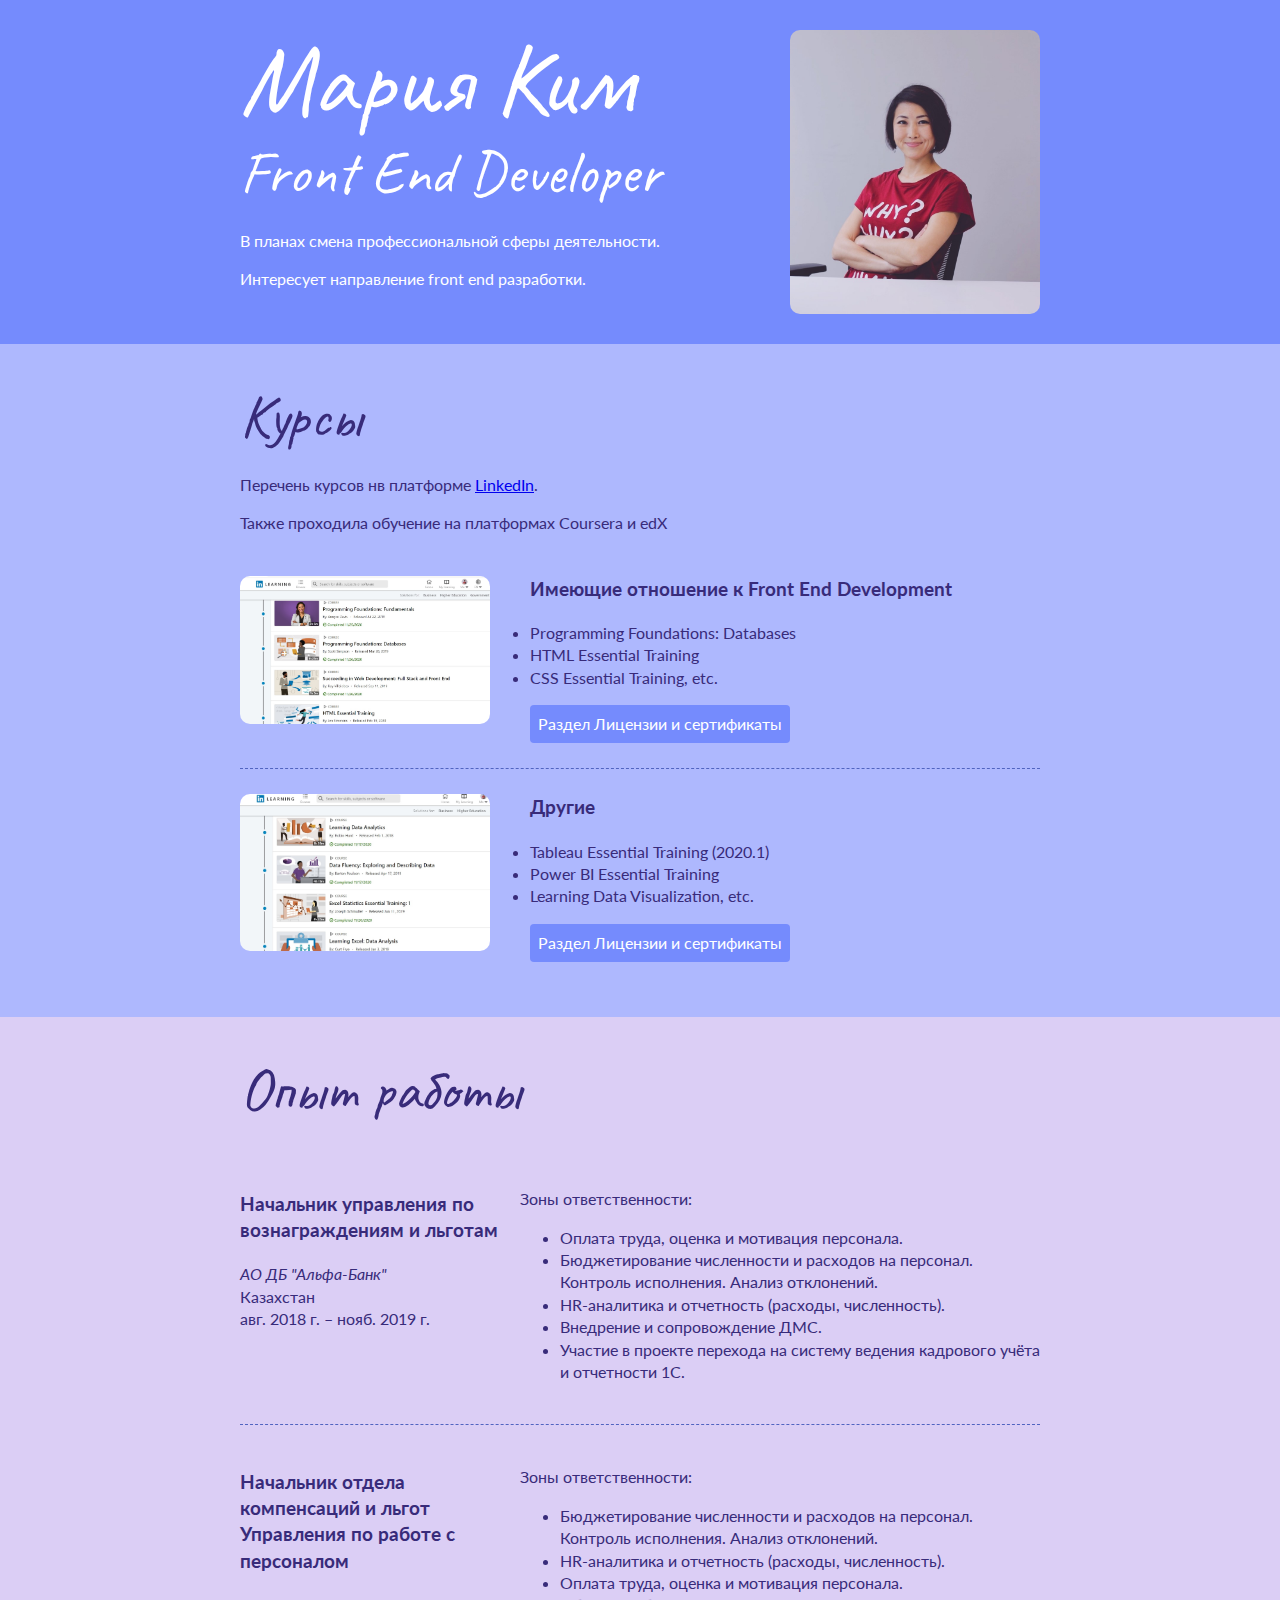
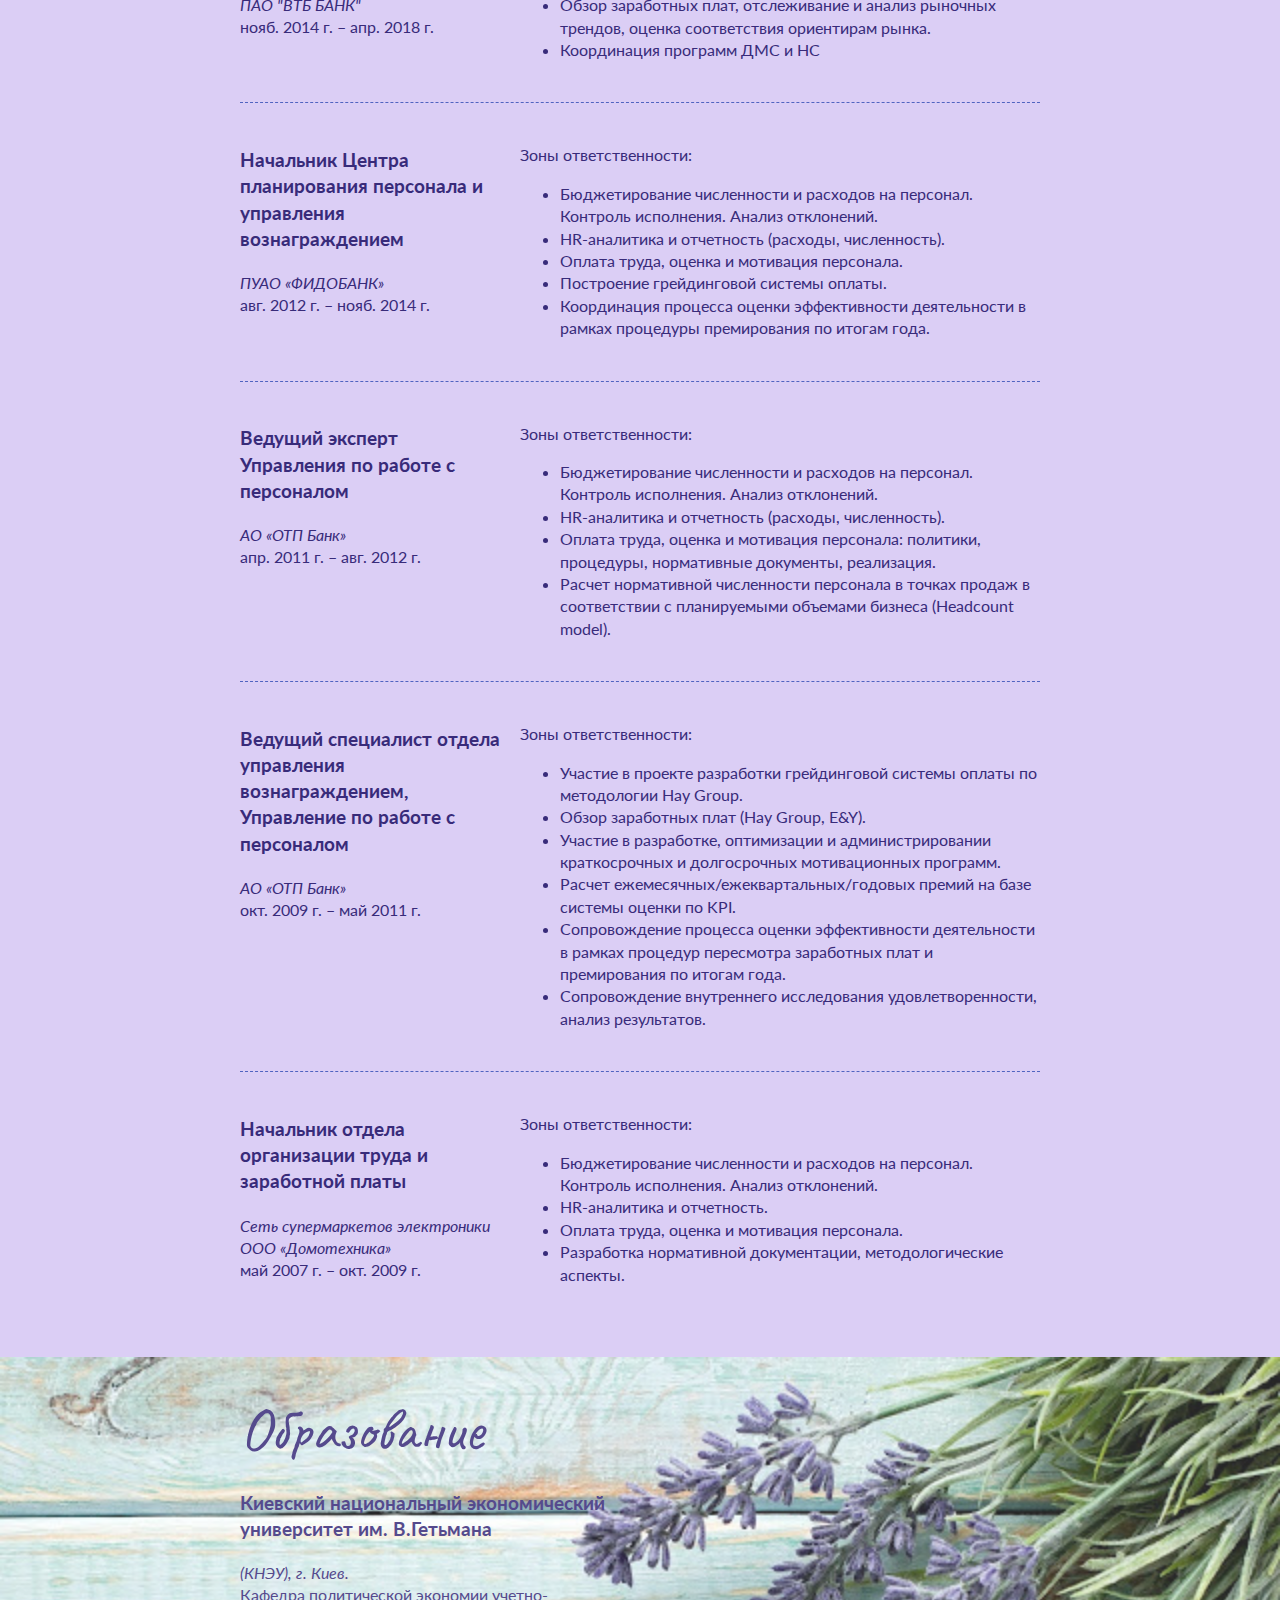
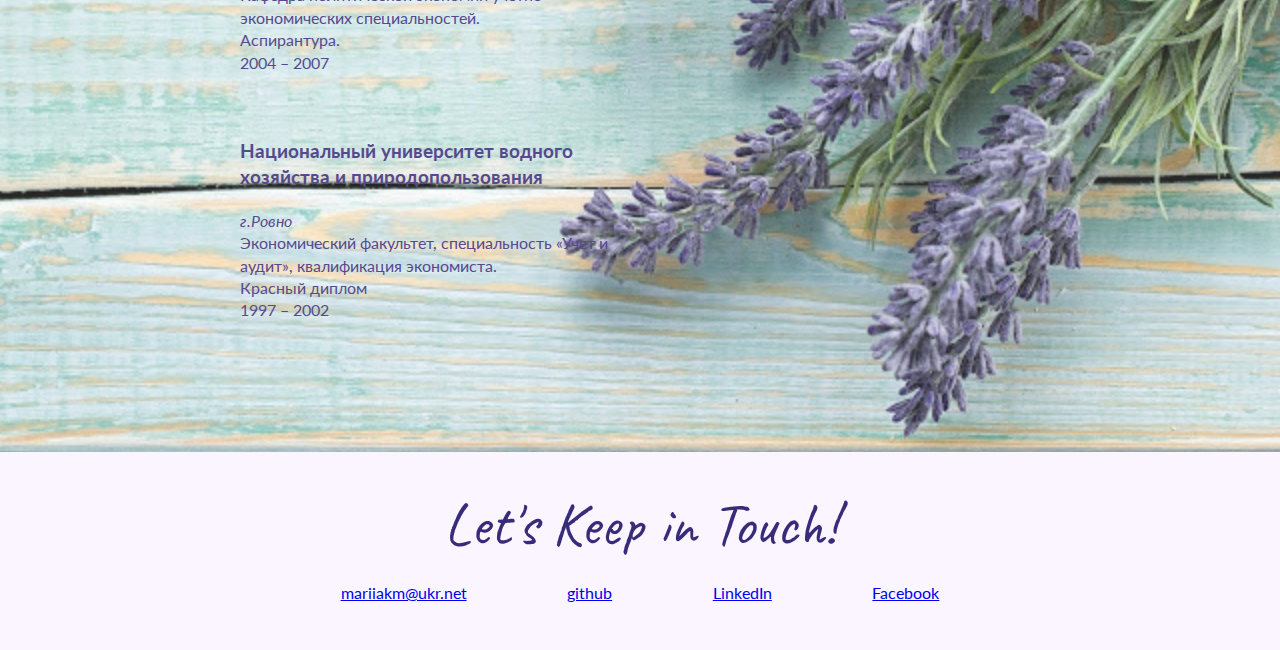
==== index.html @ 24a6ca42 "added CV" ====
<!DOCTYPE html>
<html lang="ru-UA">
  <head>
    <meta charset="UTF-8">
    <meta name="viewport" content="width=device-width, initial-scale=1.0">
    <title>Мария Ким</title>
    <link rel="preconnect" href="https://fonts.gstatic.com">
    <link href="https://fonts.googleapis.com/css2?family=Caveat:wght@400;700&family=Lato&display=swap" rel="stylesheet">
    <link rel="stylesheet" href="css/style.css">
  </head>
  <body>
    <main>
      <!-- ***********************  ABOUT / PROFILE  *********************** -->
      <header>
        <div class="content-wrap header">
          <img src="images/photo2.jpg" alt="profile photo">
          <h1>Мария Ким</h1>
          <h2>Front End Developer</h2>

          <p>В планах смена профессиональной сферы деятельности.</p> 
          <p>Интересует направление front end разработки.</p>          
        </div>
      </header>

      <!-- ********************  Курсы  ********************* -->
      <section class="courses">
        <div class="content-wrap divider">
          <h2>Курсы</h2>
          <p>Перечень курсов нв платформе <a href="https://linkedin.com/in/mariia-kim-2006a66a">LinkedIn</a>.</p>
          <p>Также проходила обучение на платформах Coursera и edX</p>


          <section class="courses-item">
            <img src="images/courses.jpg" alt="">
            <h3>Имеющие отношение к Front End Development</h3> 
            <ul>
              <li>Programming Foundations: Databases</li>
              <li>HTML Essential Training</li>
              <li>CSS Essential Training, etc.</li>
            </ul>           
            <a class="btn" href="https://linkedin.com/in/mariia-kim-2006a66a">Раздел Лицензии и сертификаты</a>
          </section>          

          <section class="courses-item">
            <img src="images/courses2.jpg" alt="">
            <h3>Другие</h3>
            <ul>
              <li>Tableau Essential Training (2020.1)</li>
              <li>Power BI Essential Training</li>
              <li>Learning Data Visualization, etc.</li>
            </ul>
            <a class="btn" href="https://linkedin.com/in/mariia-kim-2006a66a">Раздел Лицензии и сертификаты</a>
          </section>         

        </div>
      </section>

      <!-- ***********************  WORK EXPERIENCE  *********************** -->
      <section class="work_expirience">
        <div class="content-wrap item-details divider">
          <h2>Опыт работы</h2>
          <p></p> 

          <section class="job-item">
            <div class="job-details">
              <h3>Начальник управления по вознаграждениям и льготам</h3>
              <p> АО ДБ "Альфа-Банк"</p>
              <p>Казахстан</p>
              <p>авг. 2018 г. – нояб. 2019 г.</p>
            </div>
            <div class="job-summary">
              <p>Зоны ответственности:</p>
              <ul>
                <li>Оплата труда, оценка и мотивация персонала.</li>
                <li>Бюджетирование численности и расходов на персонал. Контроль исполнения. Анализ отклонений.</li>
                <li>HR-аналитика и отчетность (расходы, численность).</li>
                <li>Внедрение и сопровождение ДМС.</li>
                <li>Участие в проекте перехода на систему ведения кадрового учёта и отчетности 1С.</li>
              </ul>
            </div>
          </section>

          <section class="job-item">
            <div class="job-details">
              <h3>Начальник отдела компенсаций и льгот Управления по работе с персоналом</h3>
              <p>ПАО "ВТБ БАНК"</p>
              <p>нояб. 2014 г. – апр. 2018 г.</p>
            </div>
            <div class="job-summary">
              <p>Зоны ответственности:</p>
              <ul>
                <li>Бюджетирование численности и расходов на персонал. Контроль исполнения. Анализ отклонений.</li>
                <li>HR-аналитика и отчетность (расходы, численность).</li>
                <li>Оплата труда, оценка и мотивация персонала.</li>
                <li>Обзор заработных плат, отслеживание и анализ рыночных трендов, оценка соответствия ориентирам рынка.</li>
                <li>Координация программ ДМС и НС</li>
              </ul>
            </div>
          </section>

          <section class="job-item">
            <div class="job-details">
              <h3>Начальник Центра планирования персонала и управления вознаграждением</h3>
              <p>ПУАО «ФИДОБАНК»</p>
              <p>авг. 2012 г. – нояб. 2014 г.</p>
            </div>
            <div class="job-summary">
              <p>Зоны ответственности:</p>
              <ul>
                <li>Бюджетирование численности и расходов на персонал. Контроль исполнения. Анализ отклонений.</li>
                <li>HR-аналитика и отчетность (расходы, численность).</li>
                <li>Оплата труда, оценка и мотивация персонала.</li>
                <li>Построение грейдинговой системы оплаты.</li>
                <li>Координация процесса оценки эффективности деятельности в рамках процедуры премирования по итогам года.</li>
              </ul>
            </div>
          </section>

          <section class="job-item">
            <div class="job-details">
              <h3>Ведущий эксперт Управления по работе с персоналом</h3>
              <p>АО «ОТП Банк»</p>
              <p>апр. 2011 г. – авг. 2012 г.</p>
            </div>
            <div class="job-summary">
              <p>Зоны ответственности:</p>
              <ul>
                <li>Бюджетирование численности и расходов на персонал. Контроль исполнения. Анализ отклонений.</li>
                <li>HR-аналитика и отчетность (расходы, численность).</li>
                <li>Оплата труда, оценка и мотивация персонала: политики, процедуры, нормативные документы, реализация.</li>
                <li>Расчет нормативной численности персонала в точках продаж в соответствии с планируемыми объемами бизнеса (Headcount model).</li>
              </ul>
            </div>
          </section>

          <section class="job-item">
            <div class="job-details">
              <h3>Ведущий специалист отдела управления вознаграждением, Управление по работе с персоналом</h3>
              <p>АО «ОТП Банк»</p>
              <p>окт. 2009 г. – май 2011 г.</p>
            </div>
            <div class="job-summary">
              <p>Зоны ответственности:</p>
              <ul>
                <li>Участие в проекте разработки грейдинговой системы оплаты по методологии Hay Group.</li>
                <li>Обзор заработных плат (Hay Group, E&Y).</li>
                <li>Участие в разработке, оптимизации и администрировании краткосрочных и долгосрочных мотивационных программ.</li>
                <li>Расчет ежемесячных/ежеквартальных/годовых премий на базе системы оценки по KPI.</li>
                <li>Сопровождение процесса оценки эффективности деятельности в рамках процедур пересмотра заработных плат и премирования по итогам года.</li>
                <li>Сопровождение внутреннего исследования удовлетворенности, анализ результатов.</li>
              </ul>
            </div>
          </section>

          <section class="job-item">
            <div class="job-details">
              <h3>Начальник отдела организации труда и заработной платы</h3>
              <p>Сеть супермаркетов электроники ООО «Домотехника»</p>
              <p>май 2007 г. – окт. 2009 г.</p>
            </div>
            <div class="job-summary">
              <p>Зоны ответственности:</p>
              <ul>
                <li>Бюджетирование численности и расходов на персонал. Контроль исполнения. Анализ отклонений.</li>
                <li>HR-аналитика и отчетность.</li>
                <li>Оплата труда, оценка и мотивация персонала.</li>
                <li>Разработка нормативной документации, методологические аспекты.</li>
              </ul>
            </div>
          </section>
        </div>
      </section>

      <!-- ******************  EDUCATION  ****************** -->
      <section class="education">
        <div class="content-wrap item-details">
          <h2>Образование</h2>


          <section>
            <h3>Киевский национальный экономический университет им. В.Гетьмана</h3>
            <p>(КНЭУ), г. Киев.</p>
            <p>Кафедра политической экономии учетно-экономических специальностей.</p>
            <p>Аспирантура.</p>
            <p>2004 – 2007</p>
          </section>
          <br>
          <br>
          <section>
            <h3>Национальный университет водного хозяйства и природопользования</h3>
            <p>г.Ровно</p>
            <p>Экономический факультет, специальность «Учет и аудит», квалификация экономиста.</p>
            <p>Красный диплом</p>
            <p>1997 – 2002</p>
          </section>

        </div>
      </section>

      <!-- *****************  CONTACT INFO / SOCIAL MEDIA  ***************** -->
      <footer>
        <div class="content-wrap">
          <h2>Let's Keep in Touch!</h2>

          <!-- Social media and contact links. -->
          <ul class="contact-list"> 
            <li><a href="mailto:mariiakm@ukr.net">mariiakm@ukr.net</a></li>
            <li><a href="https://github.com/MariiaKm" target="_blank">github</a></li>
            <li><a href="https://linkedin.com/in/mariia-kim-2006a66a" target="_blank">LinkedIn</a></li>
            <li><a href="https://www.facebook.com/maria.kim.399041" target="_blank">Facebook</a></li>
          </ul>
        </div>
      </footer>
    </main>
  </body>
</html>
---- css/style.css ----
/* Global styles
---------------------------------------------------------------------------------- */

html {
    box-sizing: border-box;
  }
  *, *:before, *:after {
    box-sizing: inherit;
  } 

body {
    color: #382b7a;
    margin: 0;
    padding: 0;
    font-family: 'Lato', sans-serif;
    line-height: 1.4;
}

img {
    width: 250px;
    border-radius: 10px;
    }
}

a {
    color: #b41a8e; 
}

a:hover {
    text-decoration: none;
}

h1 {
    font-size: 100px;
    line-height: 1;
}

h1, h2 {
    font-family: 'Caveat', cursive;
    font-weight: 400;
    margin: 0;
}

h2 {    
    font-size: 60px;
}

.content-wrap {
    max-width: 800px;
    width: 70%;
    margin: 0 auto;
    padding: 30px 0;
}

h3 {
    margin-bottom: 20px;
}

.item-details h3 + p {
    font-style: italic;
}

.item-details h3 ~ P {
    margin: 0;
}

.divider > section {
    border-bottom: 1px dashed #5164c0;
    padding: 25px 0;
}

.divider > section:last-of-type {
    border-bottom: none;
}

/* Profile
---------------------------------------------------------------------------------- */
header{
    background: #758BFD;
    color: white;  
}
.header {
    overflow: hidden;
}

/* Courses
---------------------------------------------------------------------------------- */
.courses{
    background: #AEB8FE;
}
.courses .btn {
    background: #758BFD;
    color: white;
    text-decoration: none;
    padding: 8px;
    border-radius: 4px;
    display: inline-block;
}

.courses .btn:hover {
    background: rgba(117,139,253,50%);
}

.courses-item {
    overflow: hidden;
}


.courses-item h3 {
    margin-top: 0;
}



/* Work experience
---------------------------------------------------------------------------------- */
.work_expirience{
    background: #DBCEF5;
}



/* Education
---------------------------------------------------------------------------------- */
/* .education{
    background:#ece8ff;
} */

.education {
    background-image: url(../images/lavender.jpg);
    background-size: cover;
    padding-bottom: 100px;
    opacity: 0.85;    
}


 .education h3, .education p {
    width: 50%;
}



/* Contact info
---------------------------------------------------------------------------------- */
footer {
    background: #faf5ff;   
}

.contact-list {
    list-style-type: none;
    padding: 0;
}

.contact-lis a {
    padding: 15px;
    display: inline-block;
}


/* Responsive
---------------------------------------------------------------------------------- */

@media screen and (min-width: 750px) {
    footer {
        text-align: center;
    }
    
    .courses-item img {
        float: left;
        margin-right: 40px;
    }
    
    .header img {
        float: right;
    }

    .job-item {
        display: grid;
        grid-template-columns: 1fr 2fr;
        column-gap: 20px;
    }

    .contact-list {
        display: flex;
        justify-content: space-evenly;
    }

}

@media screen and (max-width: 749px) {
    h1 {
        font-size: 80px;
        line-height: 1;
    }

    h1, h2 {
        line-height: 1;
    }

    .education h3, .education p {
        width: 80%;
    }
}
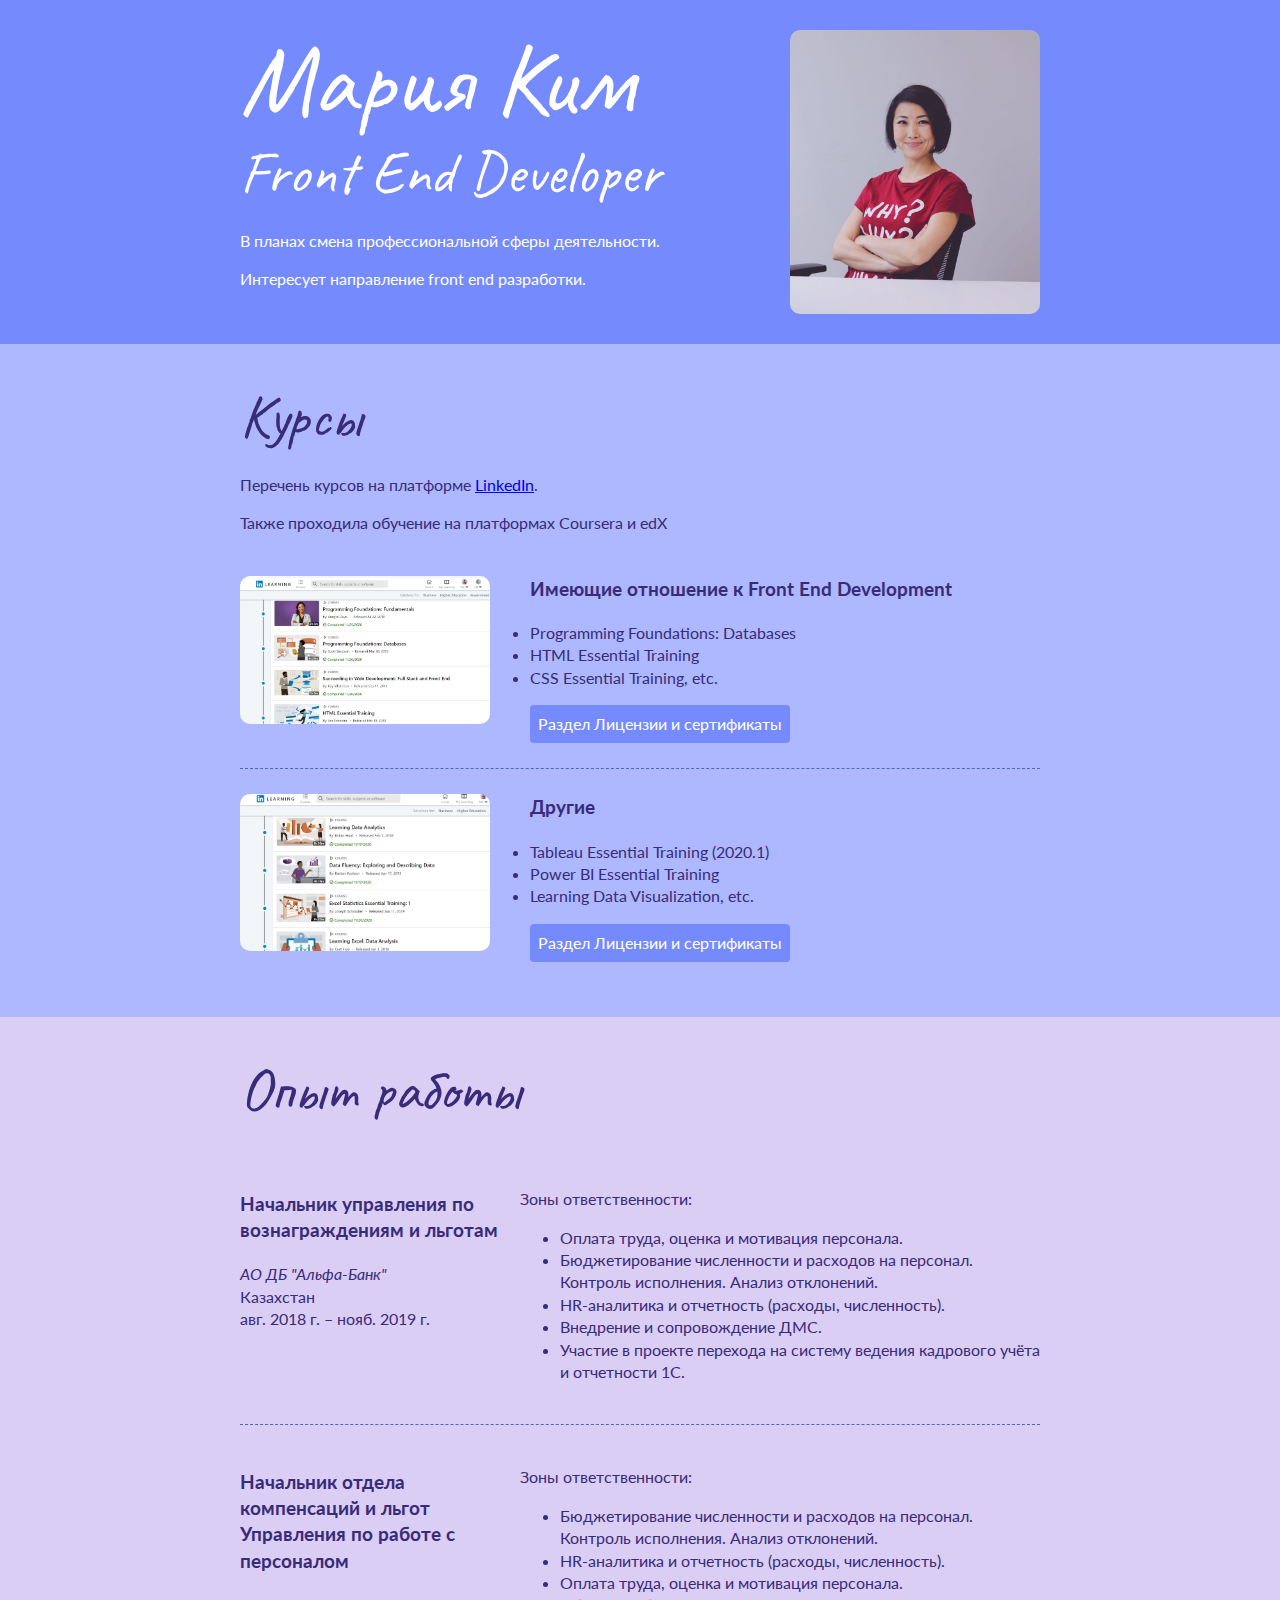
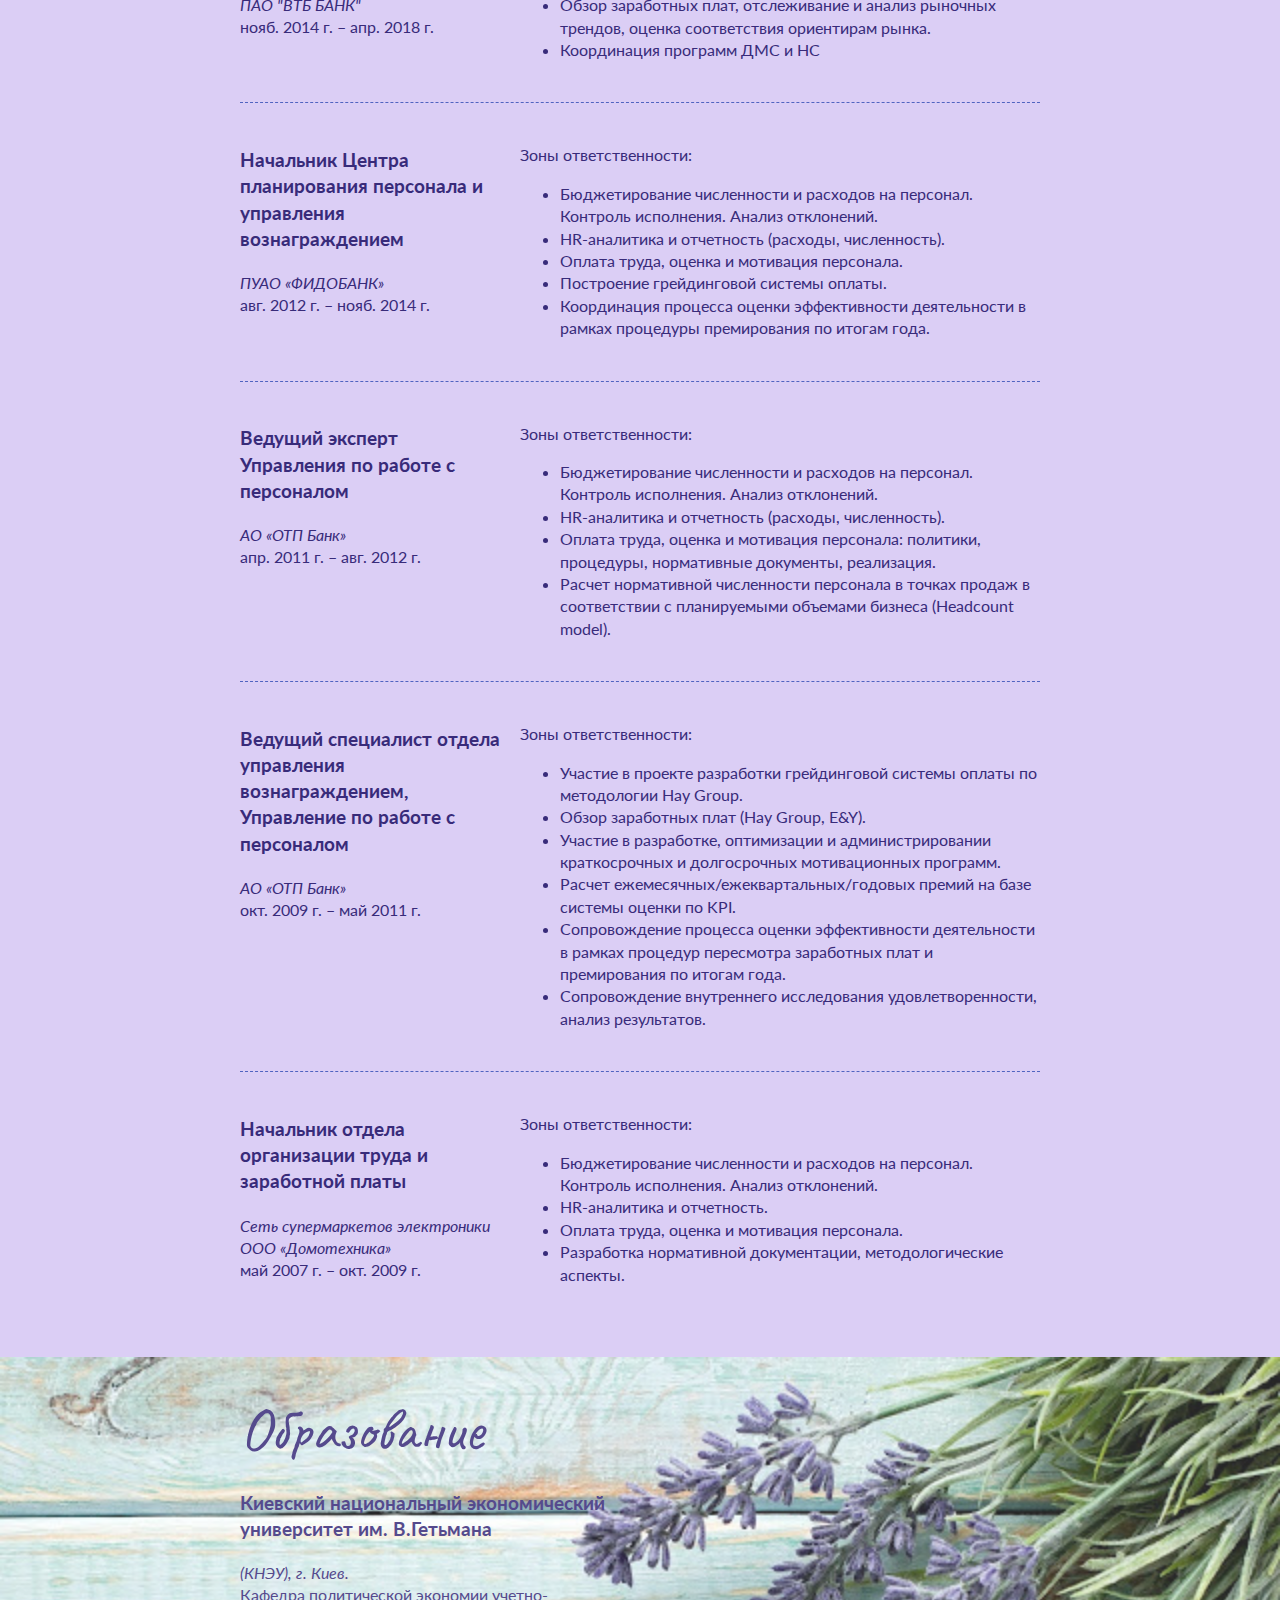
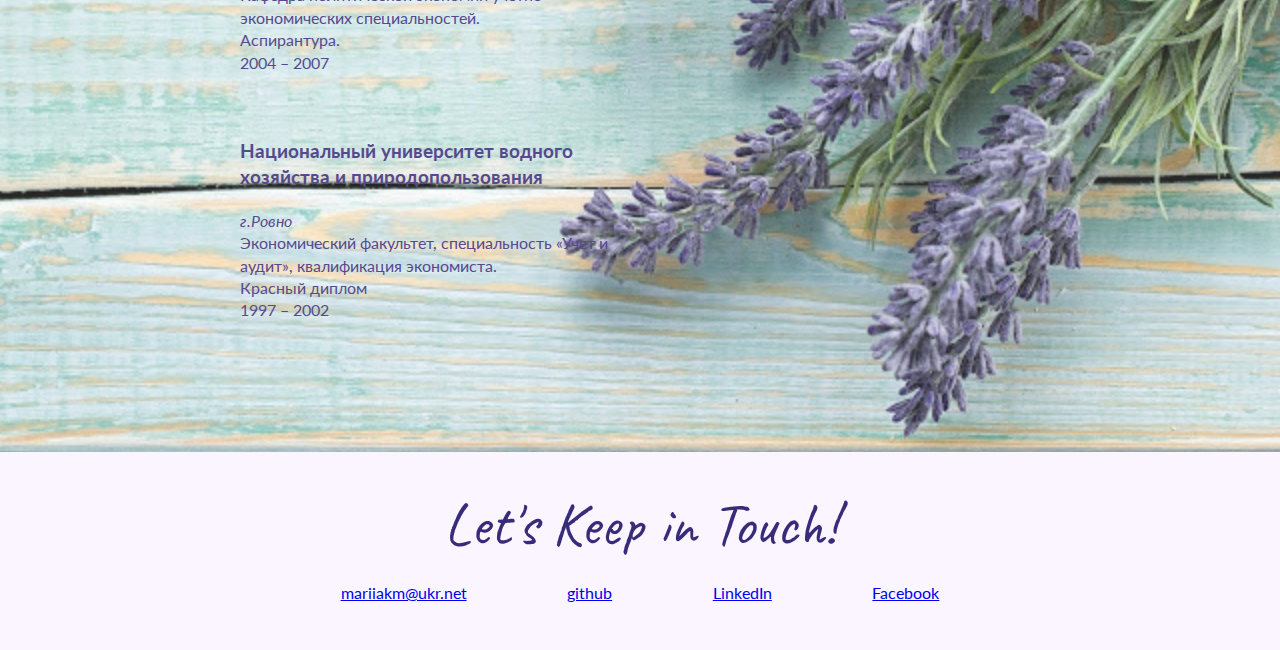
==== commit d89e55c2: "secomd commit" ====
--- a/index.html
+++ b/index.html
@@ -26,7 +26,7 @@
       <section class="courses">
         <div class="content-wrap divider">
           <h2>Курсы</h2>
-          <p>Перечень курсов нв платформе <a href="https://linkedin.com/in/mariia-kim-2006a66a">LinkedIn</a>.</p>
+          <p>Перечень курсов на платформе <a href="https://linkedin.com/in/mariia-kim-2006a66a">LinkedIn</a>.</p>
           <p>Также проходила обучение на платформах Coursera и edX</p>
 
 
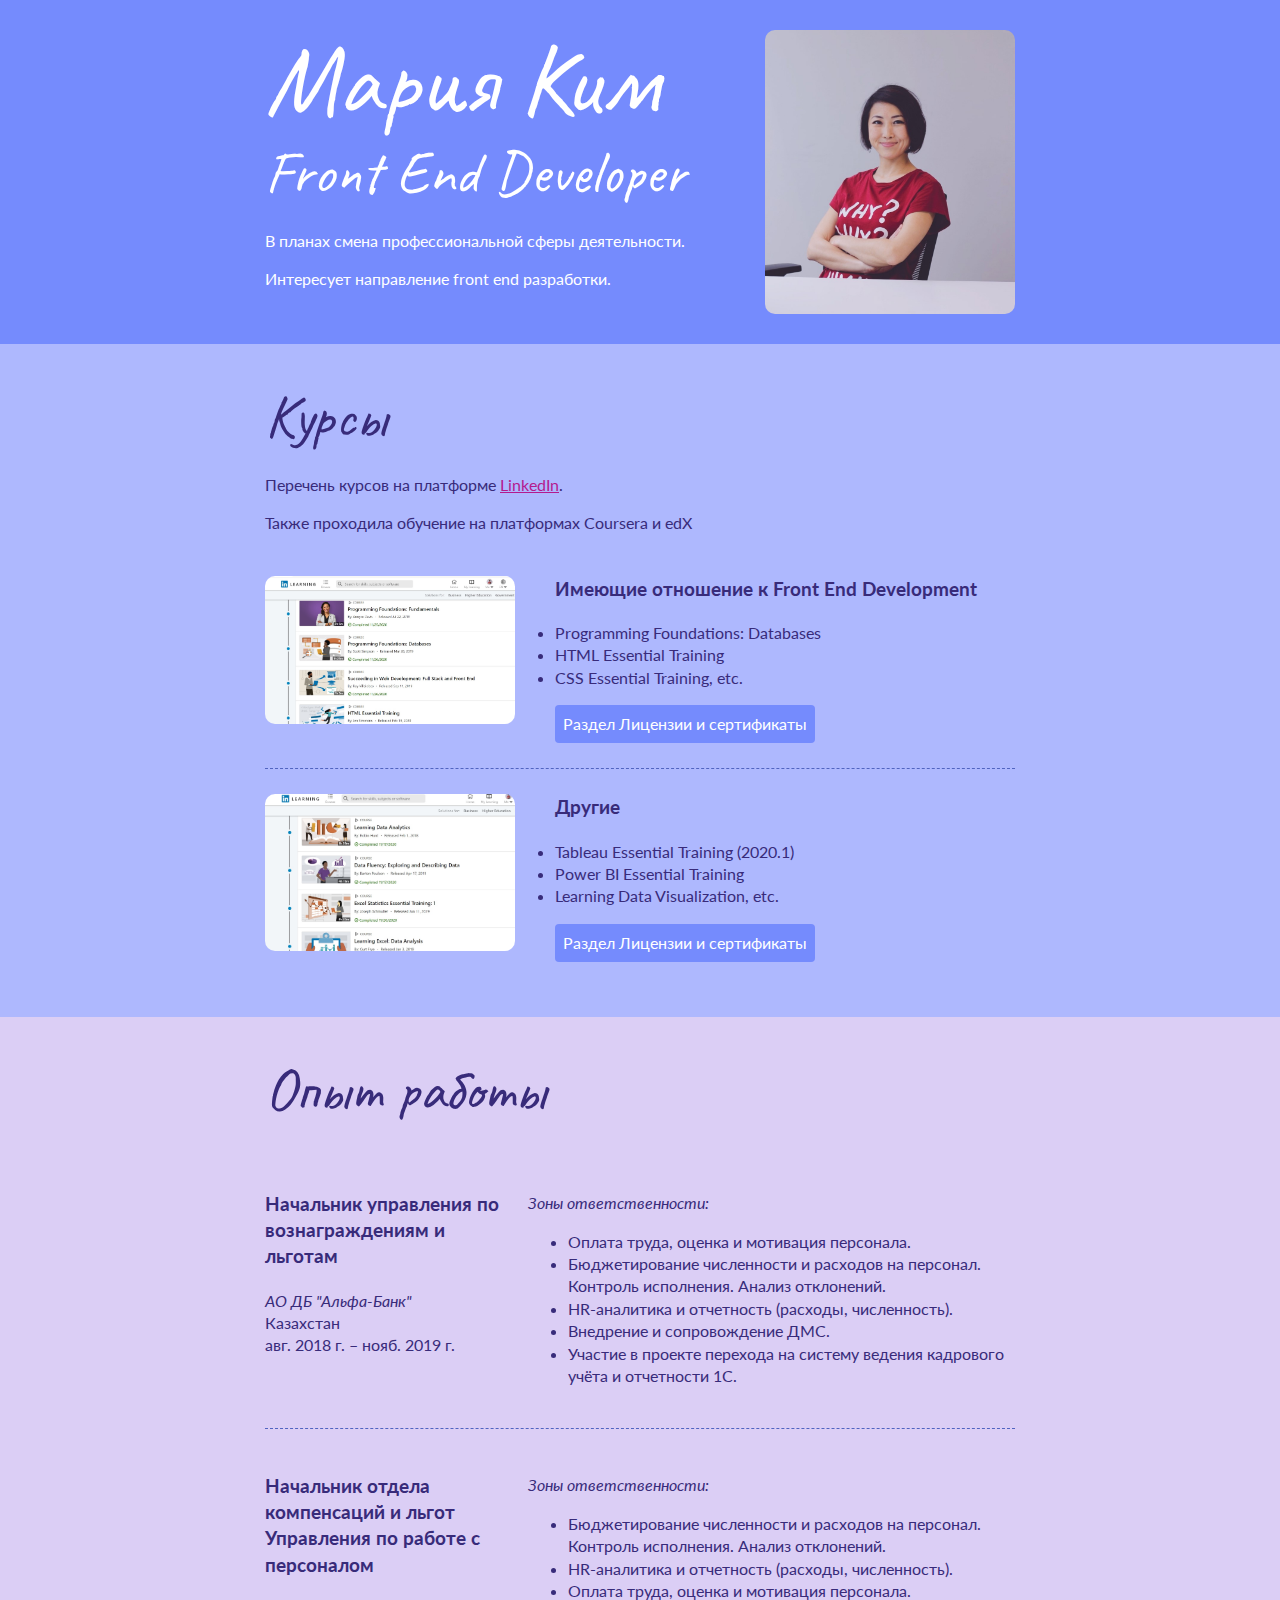
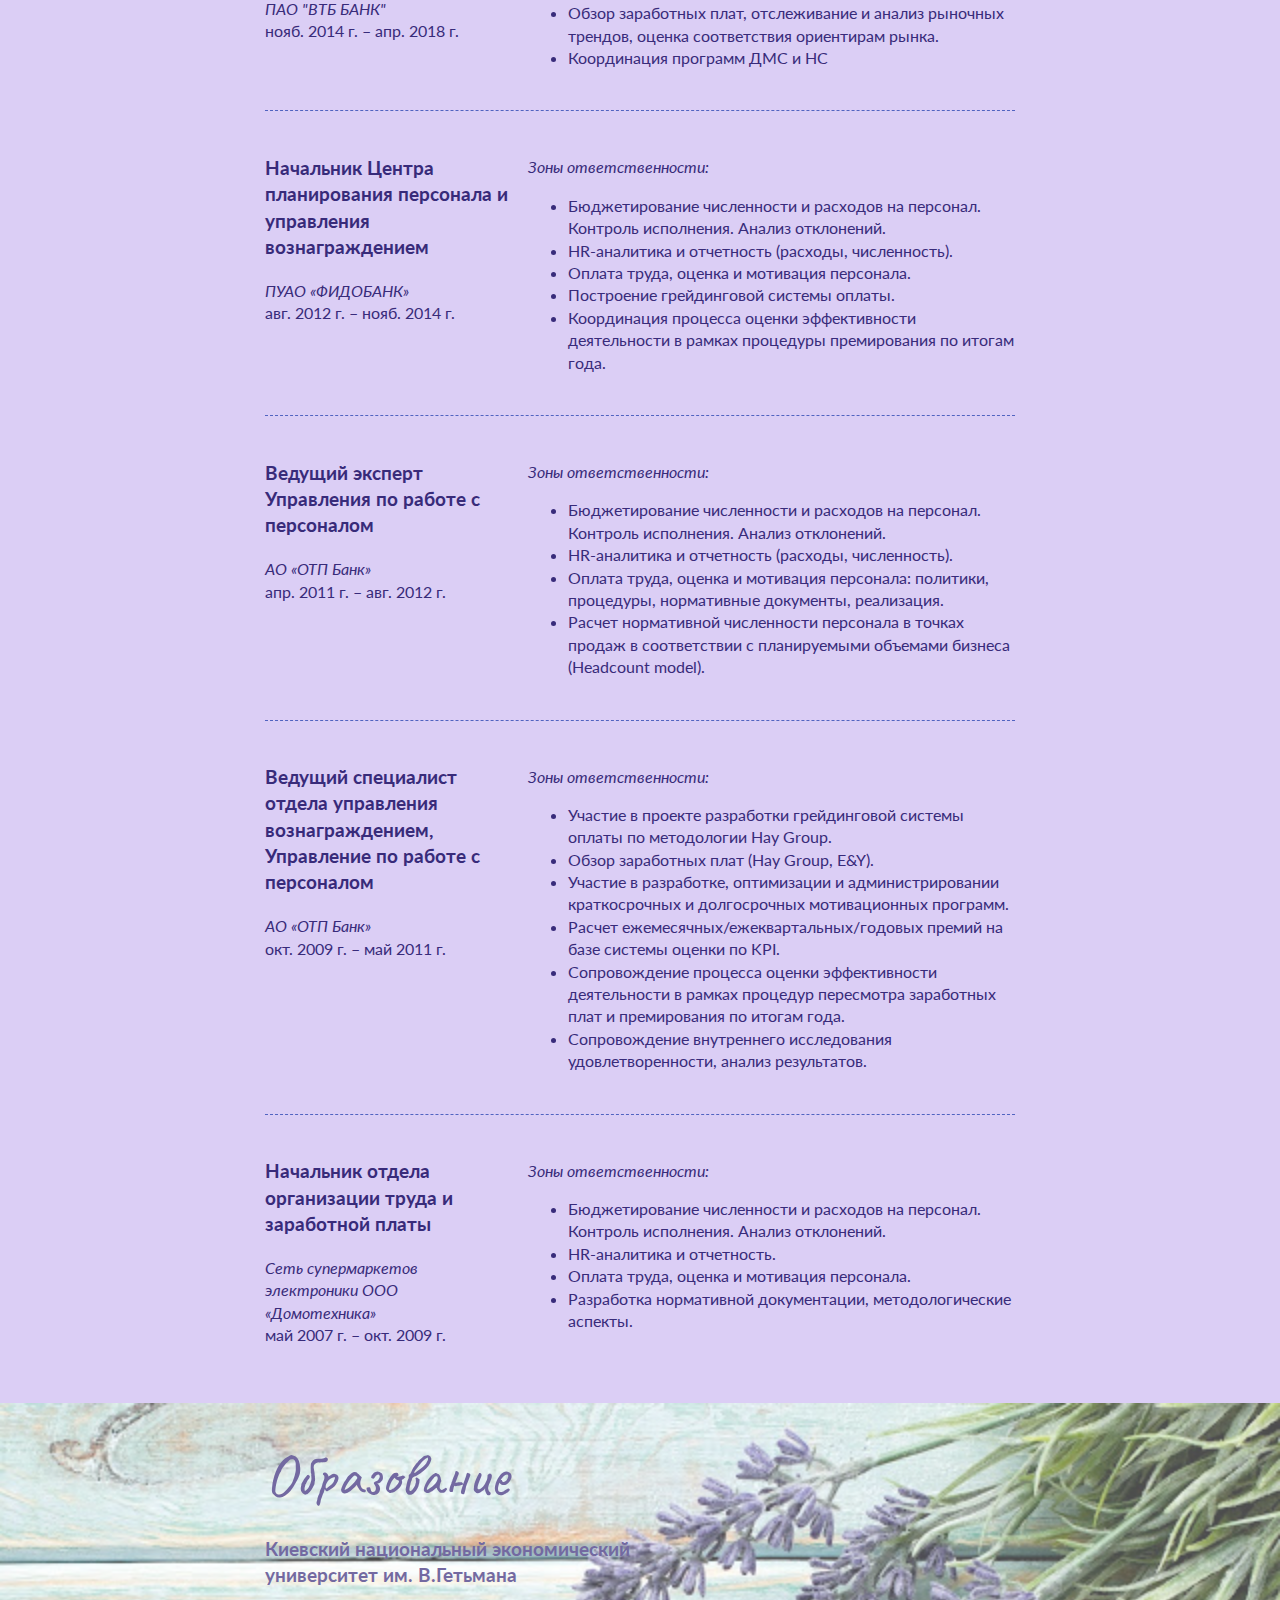
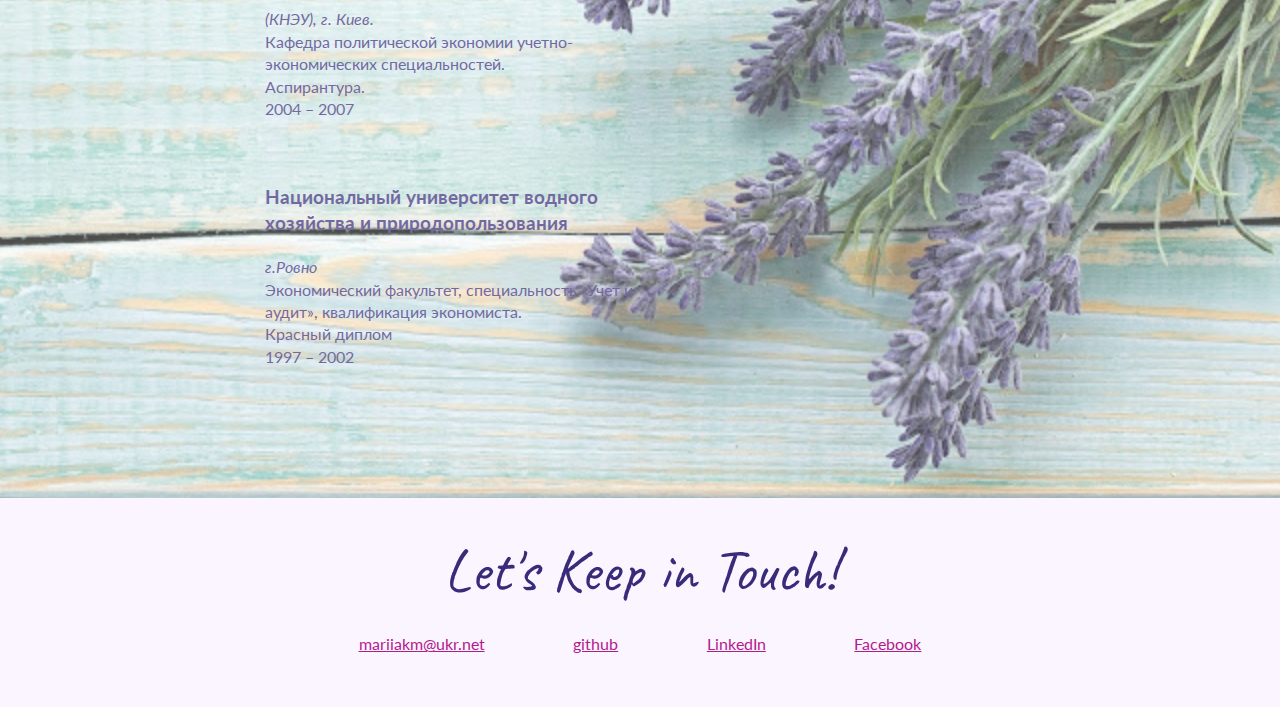
==== commit 59df3042: "4-th commit" ====
--- a/index.html
+++ b/index.html
@@ -1,6 +1,20 @@
 <!DOCTYPE html>
 <html lang="ru-UA">
   <head>
+    <script async src="https://www.googletagmanager.com/gtag/js?id=G-ZCY427SY8Y"></script>
+    <script>
+      window.dataLayer = window.dataLayer || [];
+      function gtag(){dataLayer.push(arguments);}
+      gtag('js', new Date());
+
+      gtag('config', 'G-ZCY427SY8Y');
+      gtag('config', 'AW-456580186');
+    </script>
+    <!-- Event snippet for Просмотр страницы CV conversion page -->
+    <script>
+      gtag('event', 'conversion', {'send_to': 'AW-456580186/zh6ACO7aqO4BENq429kB'});
+    </script>
+
     <meta charset="UTF-8">
     <meta name="viewport" content="width=device-width, initial-scale=1.0">
     <title>Мария Ким</title>
--- a/css/style.css
+++ b/css/style.css
@@ -18,8 +18,7 @@
 
 img {
     width: 250px;
-    border-radius: 10px;
-    }
+    border-radius: 10px; 
 }
 
 a {
@@ -46,7 +45,7 @@
 }
 
 .content-wrap {
-    max-width: 800px;
+    max-width: 750px;
     width: 70%;
     margin: 0 auto;
     padding: 30px 0;
@@ -118,6 +117,10 @@
     background: #DBCEF5;
 }
 
+.job-summary p {
+    font-style: italic;
+    margin-top: 20px;
+}
 
 
 /* Education
@@ -130,7 +133,7 @@
     background-image: url(../images/lavender.jpg);
     background-size: cover;
     padding-bottom: 100px;
-    opacity: 0.85;    
+    opacity: 0.7;    
 }
 
 
@@ -139,7 +142,6 @@
 }
 
 
-
 /* Contact info
 ---------------------------------------------------------------------------------- */
 footer {
@@ -148,11 +150,7 @@
 
 .contact-list {
     list-style-type: none;
-    padding: 0;
-}
-
-.contact-lis a {
-    padding: 15px;
+    padding: 5px;
     display: inline-block;
 }
 
